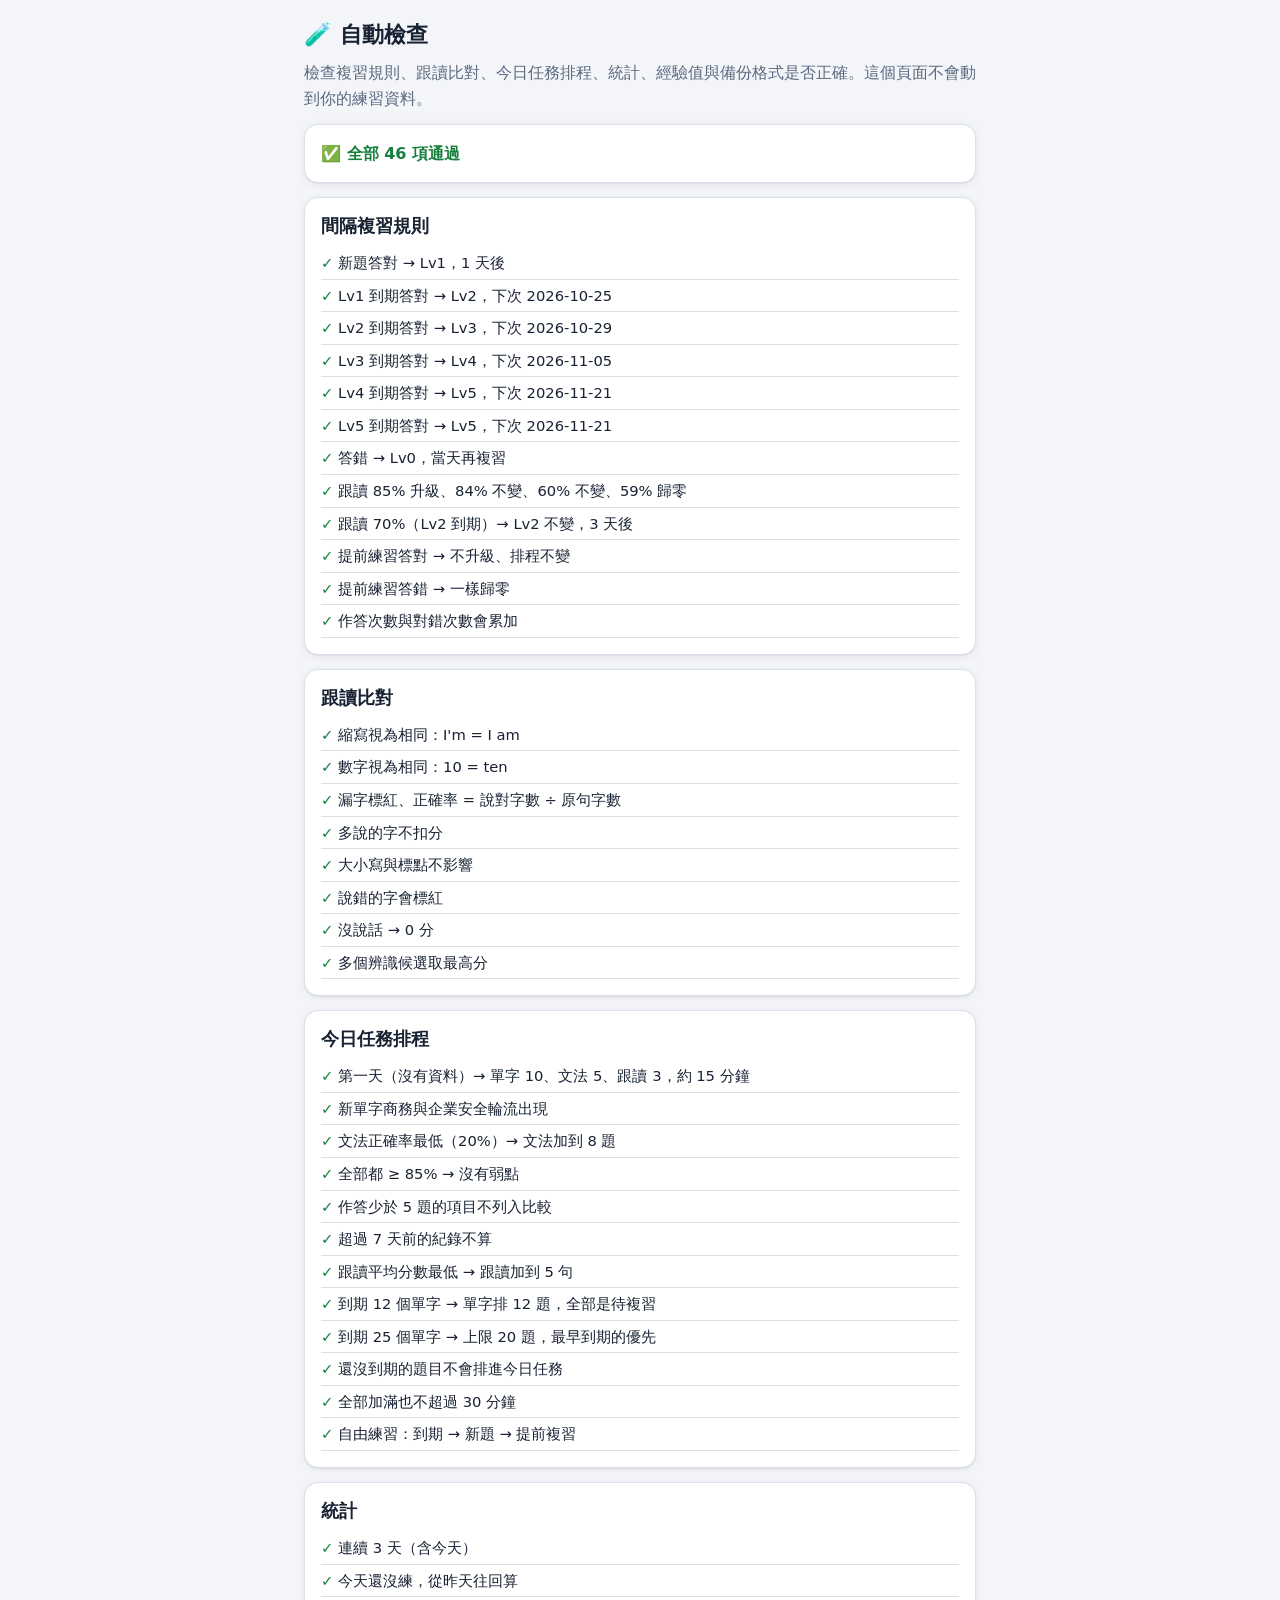
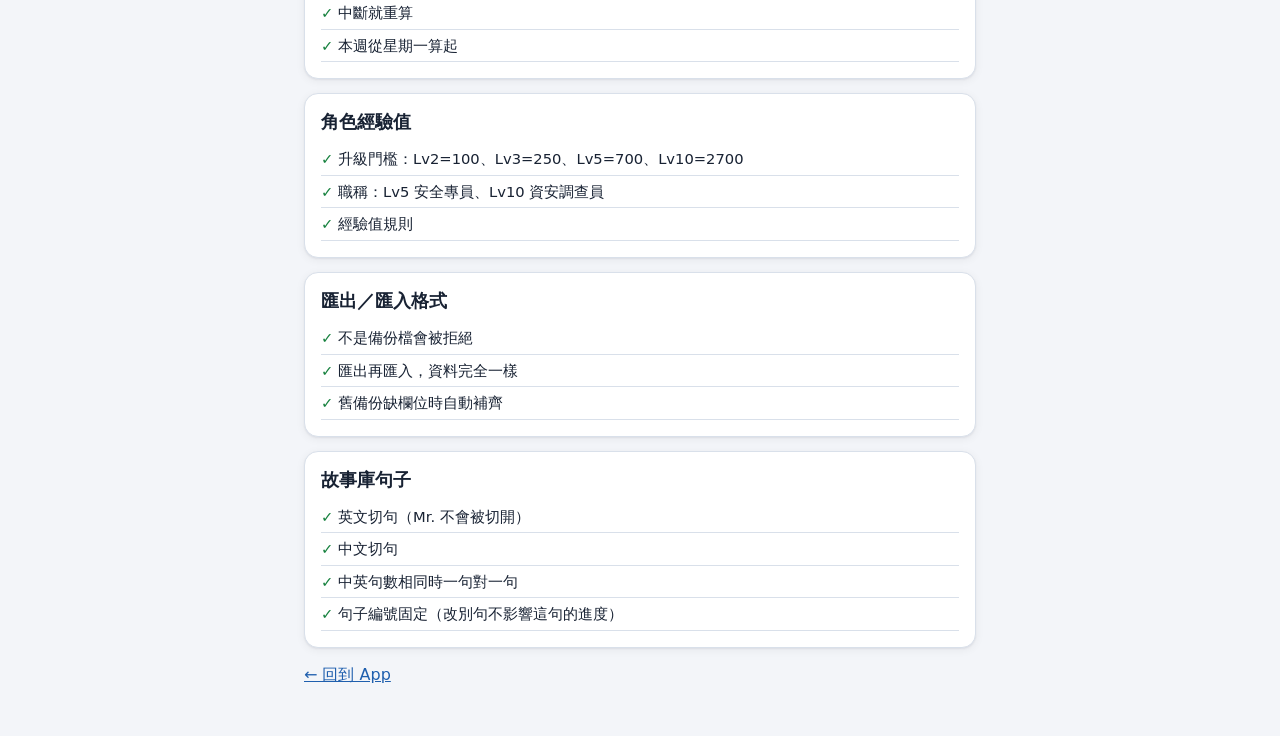
==== tests/tests.html @ 7e37326e "第一階段：英語特訓 App（多益＋面試軌道、間隔複習、角色養成） Co-Authored-By: Claude Opus 5.5 <noreply@anthropic.com>" ====
<!doctype html>
<html lang="zh-Hant">
<head>
  <meta charset="utf-8">
  <meta name="viewport" content="width=device-width, initial-scale=1">
  <title>自動檢查</title>
  <link rel="stylesheet" href="../css/style.css">
  <style>
    .t-ok { color: var(--ok); }
    .t-bad { color: var(--bad); }
    .t-row { padding: 4px 0; border-bottom: 1px solid var(--border); font-size: .92rem; }
    .t-msg { color: var(--bad); font-size: .85rem; margin-left: 1.6em; }
  </style>
</head>
<body style="padding-bottom:16px">
  <main class="container">
    <h1>🧪 自動檢查</h1>
    <p class="muted">檢查複習規則、跟讀比對、今日任務排程、統計、經驗值與備份格式是否正確。這個頁面不會動到你的練習資料。</p>
    <div id="summary" class="card">執行中……</div>
    <div id="out"></div>
    <p><a href="../index.html">← 回到 App</a></p>
  </main>
  <script type="module" src="tests.js"></script>
</body>
</html>
---- css/style.css ----
/* ===== 顏色與尺寸（淺色／深色模式各一組） ===== */
:root {
  color-scheme: light;
  --bg: #f3f5f9;
  --surface: #ffffff;
  --surface-2: #eef2f8;
  --text: #182233;
  --muted: #5b6a80;
  --border: #d9e0ea;
  --primary: #1f5fae;
  --primary-ink: #ffffff;
  --primary-soft: #e2ecfa;
  --ok: #15803d;
  --ok-soft: #dcf5e4;
  --bad: #c62828;
  --bad-soft: #fde4e4;
  --warn: #9a5800;
  --warn-soft: #fff1d6;
  --xp: #b86e00;
  --xp-soft: #fff0d1;
  --xp-bar: #f0a020;
  /* 圖表三色：單字／文法／跟讀 */
  --c-vocab: #2a78d6;
  --c-grammar: #eb6834;
  --c-shadow: #1baf7a;
  --grid: #e1e0d9;
  --axis: #c3c2b7;
  --shadow: 0 1px 2px rgba(16, 24, 40, .06), 0 2px 10px rgba(16, 24, 40, .06);
  --radius: 14px;
  --tabbar-h: 62px;
  --font: system-ui, -apple-system, "Segoe UI", "Noto Sans TC", "Microsoft JhengHei", "PingFang TC", sans-serif;
}

@media (prefers-color-scheme: dark) {
  :root {
    color-scheme: dark;
    --bg: #0f1520;
    --surface: #182131;
    --surface-2: #212c3f;
    --text: #e6ebf3;
    --muted: #9aa8bd;
    --border: #2d394e;
    --primary: #5b9dee;
    --primary-ink: #0b1220;
    --primary-soft: #1d3150;
    --ok: #4ade80;
    --ok-soft: #12351f;
    --bad: #f87171;
    --bad-soft: #3d1717;
    --warn: #fbbf24;
    --warn-soft: #3a2a0a;
    --xp: #fbbf24;
    --xp-soft: #3a2a0a;
    --xp-bar: #f5b335;
    --c-vocab: #3987e5;
    --c-grammar: #d95926;
    --c-shadow: #199e70;
    --grid: #2c2c2a;
    --axis: #383835;
    --shadow: 0 1px 2px rgba(0, 0, 0, .3), 0 2px 10px rgba(0, 0, 0, .25);
  }
}

/* ===== 基本 ===== */
* { box-sizing: border-box; }
html { -webkit-text-size-adjust: 100%; }
body {
  margin: 0;
  background: var(--bg);
  color: var(--text);
  font-family: var(--font);
  font-size: 16px;
  line-height: 1.6;
  padding-bottom: calc(var(--tabbar-h) + env(safe-area-inset-bottom, 0px) + 16px);
}
a { color: var(--primary); }
h1, h2, h3 { line-height: 1.3; margin: 0 0 .5em; }
h1 { font-size: 1.4rem; }
h2 { font-size: 1.15rem; }
h3 { font-size: 1rem; }
p { margin: 0 0 .75em; }
button, input, select, textarea { font: inherit; color: inherit; }
img, svg { max-width: 100%; }
.muted { color: var(--muted); }
.small { font-size: .875rem; }
.center { text-align: center; }
.en { font-family: var(--font); letter-spacing: .01em; }
.hidden { display: none !important; }

.container {
  max-width: 720px;
  margin: 0 auto;
  padding: 16px;
  outline: none;
}

/* ===== 頂部列 ===== */
.topbar {
  position: sticky;
  top: 0;
  z-index: 20;
  display: flex;
  align-items: center;
  justify-content: space-between;
  gap: 8px;
  padding: 10px 16px;
  padding-top: calc(10px + env(safe-area-inset-top, 0px));
  background: var(--surface);
  border-bottom: 1px solid var(--border);
}
.brand {
  font-weight: 700;
  font-size: 1.1rem;
  color: var(--text);
  text-decoration: none;
}
.topbar-right { display: flex; align-items: center; gap: 6px; }

/* ===== 底部導覽 ===== */
.tabbar {
  position: fixed;
  left: 0;
  right: 0;
  bottom: 0;
  z-index: 20;
  display: flex;
  justify-content: center;
  background: var(--surface);
  border-top: 1px solid var(--border);
  padding-bottom: env(safe-area-inset-bottom, 0px);
}
.tabbar a {
  flex: 1;
  max-width: 180px;
  height: var(--tabbar-h);
  display: flex;
  flex-direction: column;
  align-items: center;
  justify-content: center;
  gap: 2px;
  color: var(--muted);
  text-decoration: none;
  font-size: .78rem;
}
.tabbar .tab-icon { font-size: 1.3rem; line-height: 1; filter: grayscale(.6); }
.tabbar a.active { color: var(--primary); font-weight: 700; }
.tabbar a.active .tab-icon { filter: none; }

/* ===== 卡片與版面 ===== */
.card {
  background: var(--surface);
  border: 1px solid var(--border);
  border-radius: var(--radius);
  box-shadow: var(--shadow);
  padding: 16px;
  margin-bottom: 14px;
}
.card > :last-child { margin-bottom: 0; }
.card-head {
  display: flex;
  align-items: center;
  justify-content: space-between;
  gap: 8px;
  margin-bottom: 10px;
}
.card-head h2, .card-head h3 { margin: 0; }
.page-head { margin: 4px 0 14px; }
.page-head p { color: var(--muted); margin: 0; }
.row { display: flex; align-items: center; gap: 8px; flex-wrap: wrap; }
.row.between { justify-content: space-between; }
.stack > * + * { margin-top: 10px; }
.grid-2 { display: grid; grid-template-columns: 1fr 1fr; gap: 10px; }
.grid-3 { display: grid; grid-template-columns: repeat(3, 1fr); gap: 10px; }
@media (max-width: 420px) {
  .grid-3.stats { grid-template-columns: repeat(3, 1fr); gap: 6px; }
}

/* ===== 按鈕 ===== */
.btn {
  display: inline-flex;
  align-items: center;
  justify-content: center;
  gap: 6px;
  min-height: 44px;
  padding: 8px 16px;
  border-radius: 10px;
  border: 1px solid var(--border);
  background: var(--surface);
  color: var(--text);
  font-weight: 600;
  cursor: pointer;
  text-decoration: none;
  transition: transform .05s, background .15s;
  -webkit-tap-highlight-color: transparent;
}
.btn:active { transform: scale(.98); }
.btn:disabled { opacity: .5; cursor: not-allowed; }
.btn.primary { background: var(--primary); border-color: var(--primary); color: var(--primary-ink); }
.btn.ghost { background: transparent; }
.btn.danger { color: var(--bad); border-color: var(--bad); background: transparent; }
.btn.big { min-height: 52px; font-size: 1.05rem; padding: 10px 22px; }
.btn.block { display: flex; width: 100%; }
.btn.sm { min-height: 36px; padding: 4px 12px; font-size: .9rem; }
.btn:focus-visible, .opt:focus-visible, .icon-btn:focus-visible, a:focus-visible {
  outline: 3px solid var(--primary);
  outline-offset: 2px;
}
.actions { display: flex; flex-wrap: wrap; gap: 10px; margin-top: 14px; }
.actions .btn { flex: 1 1 auto; }

.icon-btn {
  display: inline-flex;
  align-items: center;
  justify-content: center;
  min-width: 40px;
  height: 40px;
  border-radius: 10px;
  border: 1px solid transparent;
  background: transparent;
  cursor: pointer;
  font-size: 1.15rem;
  text-decoration: none;
  color: var(--text);
}
.icon-btn:hover { background: var(--surface-2); }
.say {
  border: 1px solid var(--border);
  background: var(--surface-2);
  min-width: 36px;
  height: 36px;
  font-size: 1rem;
  vertical-align: middle;
}

/* ===== 小標籤 ===== */
.chip {
  display: inline-flex;
  align-items: center;
  gap: 4px;
  padding: 2px 10px;
  border-radius: 999px;
  background: var(--surface-2);
  color: var(--muted);
  font-size: .8rem;
  font-weight: 600;
  white-space: nowrap;
  text-decoration: none;
}
.chip.primary { background: var(--primary-soft); color: var(--primary); }
.chip.ok { background: var(--ok-soft); color: var(--ok); }
.chip.bad { background: var(--bad-soft); color: var(--bad); }
.chip.warn { background: var(--warn-soft); color: var(--warn); }
.xp-chip { background: var(--xp-soft); color: var(--xp); }
.xp-chip:empty { display: none; }

.level-dots { display: inline-flex; gap: 3px; vertical-align: middle; }
.level-dots i {
  width: 8px;
  height: 8px;
  border-radius: 50%;
  background: var(--border);
}
.level-dots i.on { background: var(--primary); }

/* ===== 進度條 ===== */
.bar {
  height: 10px;
  border-radius: 999px;
  background: var(--surface-2);
  overflow: hidden;
}
.bar > span {
  display: block;
  height: 100%;
  border-radius: 999px;
  background: var(--primary);
  transition: width .4s ease;
}
.bar.xp > span { background: var(--xp-bar); }
.bar.ok > span { background: var(--ok); }

/* ===== 首頁 ===== */
.hero-task .task-rows { display: grid; gap: 8px; margin: 10px 0 4px; }
.task-row {
  display: grid;
  grid-template-columns: 28px 1fr auto;
  align-items: center;
  gap: 10px;
  padding: 10px 12px;
  border-radius: 10px;
  background: var(--surface-2);
}
.task-row .ti { font-size: 1.2rem; text-align: center; }
.task-row .tl { font-weight: 600; }
.task-row .tc { font-variant-numeric: tabular-nums; color: var(--muted); font-weight: 600; }
.task-row.done .tc { color: var(--ok); }
.task-row .bar { height: 6px; margin-top: 4px; }
.note {
  padding: 10px 12px;
  border-radius: 10px;
  background: var(--primary-soft);
  color: var(--text);
  font-size: .9rem;
  margin: 10px 0 0;
}
.note.warn { background: var(--warn-soft); }
.note.ok { background: var(--ok-soft); }
.stat {
  background: var(--surface);
  border: 1px solid var(--border);
  border-radius: 12px;
  padding: 12px 8px;
  text-align: center;
  box-shadow: var(--shadow);
}
.stat .sv { font-size: 1.5rem; font-weight: 700; line-height: 1.2; }
.stat .sl { color: var(--muted); font-size: .8rem; }
.mini-hero {
  display: flex;
  align-items: center;
  gap: 12px;
  text-decoration: none;
  color: inherit;
}
.mini-hero .avatar { width: 64px; height: 64px; flex: none; }
.mini-hero .mh-body { flex: 1; min-width: 0; }
.mini-hero .mh-title { font-weight: 700; }

/* ===== 趨勢圖 ===== */
.chart-wrap { position: relative; }
.chart-wrap svg { display: block; width: 100%; height: auto; overflow: visible; }
.chart-legend { display: flex; flex-wrap: wrap; gap: 6px 14px; font-size: .85rem; color: var(--muted); margin-bottom: 6px; }
.chart-legend span { display: inline-flex; align-items: center; gap: 6px; }
.chart-legend i { width: 14px; height: 3px; border-radius: 2px; display: inline-block; }
.chart-tip {
  position: absolute;
  pointer-events: none;
  background: var(--surface);
  border: 1px solid var(--border);
  box-shadow: var(--shadow);
  border-radius: 8px;
  padding: 6px 10px;
  font-size: .8rem;
  white-space: nowrap;
  transform: translate(-50%, -100%);
  z-index: 5;
}
.chart-tip b { display: block; margin-bottom: 2px; }
.chart-tip .tr { display: flex; align-items: center; gap: 6px; }
.chart-tip .tr i { width: 8px; height: 8px; border-radius: 50%; display: inline-block; }
details.table-view { margin-top: 8px; font-size: .85rem; }
details.table-view summary { cursor: pointer; color: var(--muted); }
table.data { width: 100%; border-collapse: collapse; margin-top: 6px; font-variant-numeric: tabular-nums; }
table.data th, table.data td { padding: 4px 6px; border-bottom: 1px solid var(--border); text-align: right; }
table.data th:first-child, table.data td:first-child { text-align: left; }

/* ===== 功能入口卡片 ===== */
.hub { display: grid; gap: 12px; }
.hub-card {
  display: flex;
  align-items: center;
  gap: 14px;
  padding: 16px;
  border-radius: var(--radius);
  background: var(--surface);
  border: 1px solid var(--border);
  box-shadow: var(--shadow);
  color: inherit;
  text-decoration: none;
}
.hub-card .hi { font-size: 1.8rem; width: 44px; text-align: center; flex: none; }
.hub-card .hb { flex: 1; min-width: 0; }
.hub-card .ht { font-weight: 700; font-size: 1.05rem; }
.hub-card .hd { color: var(--muted); font-size: .88rem; }
.hub-card.locked { opacity: .55; box-shadow: none; pointer-events: none; }
.hub-card .arrow { color: var(--muted); font-size: 1.2rem; }

/* ===== 清單 ===== */
.list { list-style: none; margin: 0; padding: 0; }
.list-item {
  display: flex;
  align-items: flex-start;
  gap: 10px;
  padding: 12px 4px;
  border-bottom: 1px solid var(--border);
}
.list-item:last-child { border-bottom: none; }
.list-item .li-main { flex: 1; min-width: 0; }
.list-item .li-title { font-weight: 600; }
.list-item .li-sub { color: var(--muted); font-size: .88rem; }
.list-item .li-side { display: flex; flex-direction: column; align-items: flex-end; gap: 4px; flex: none; }
.li-main.clickable { cursor: pointer; border-radius: 8px; margin: -6px; padding: 6px; }
.li-main.clickable:hover { background: var(--surface-2); }
.attempt { display: flex; align-items: flex-start; justify-content: space-between; gap: 8px; }

.segmented {
  display: inline-flex;
  background: var(--surface-2);
  border-radius: 10px;
  padding: 3px;
  gap: 2px;
  flex-wrap: wrap;
}
.segmented button {
  border: none;
  background: transparent;
  padding: 6px 12px;
  min-height: 36px;
  border-radius: 8px;
  cursor: pointer;
  font-weight: 600;
  color: var(--muted);
}
.segmented button.on { background: var(--surface); color: var(--text); box-shadow: var(--shadow); }

/* ===== 練習 ===== */
.practice-top { display: flex; align-items: center; gap: 10px; margin-bottom: 12px; }
.practice-top .bar { flex: 1; }
.practice-top .count { font-variant-numeric: tabular-nums; color: var(--muted); font-weight: 600; font-size: .9rem; }
.qcard { padding: 20px 16px; }
.q-meta { display: flex; flex-wrap: wrap; align-items: center; gap: 6px; margin-bottom: 12px; }
.q-ask { color: var(--muted); font-size: .9rem; margin-bottom: 6px; }
.q-word { font-size: 2rem; font-weight: 700; line-height: 1.2; display: flex; align-items: center; gap: 10px; flex-wrap: wrap; }
.q-word.zh { font-size: 1.6rem; }
.q-pos { color: var(--muted); margin-bottom: 14px; }
.q-sentence { font-size: 1.15rem; line-height: 1.7; margin: 6px 0 16px; }
.q-zh { font-size: 1.3rem; font-weight: 600; line-height: 1.6; margin: 6px 0 4px; }
.blank {
  display: inline-block;
  min-width: 4.5em;
  border-bottom: 2px solid var(--text);
  text-align: center;
  font-weight: 700;
}
.blank.ok { color: var(--ok); border-color: var(--ok); }
.blank.bad { color: var(--bad); border-color: var(--bad); }
.options { display: grid; gap: 10px; }
.opt {
  display: flex;
  align-items: center;
  gap: 12px;
  width: 100%;
  min-height: 52px;
  padding: 10px 14px;
  border-radius: 12px;
  border: 2px solid var(--border);
  background: var(--surface);
  text-align: left;
  cursor: pointer;
  font-size: 1.05rem;
  -webkit-tap-highlight-color: transparent;
}
.opt:hover:not(:disabled) { border-color: var(--primary); }
.opt .key {
  flex: none;
  width: 28px;
  height: 28px;
  border-radius: 8px;
  background: var(--surface-2);
  display: inline-flex;
  align-items: center;
  justify-content: center;
  font-size: .85rem;
  font-weight: 700;
  color: var(--muted);
}
.opt:disabled { cursor: default; }
.opt.correct { border-color: var(--ok); background: var(--ok-soft); }
.opt.correct .key { background: var(--ok); color: #fff; }
.opt.wrong { border-color: var(--bad); background: var(--bad-soft); }
.opt.wrong .key { background: var(--bad); color: #fff; }
.feedback {
  margin-top: 14px;
  padding: 12px 14px;
  border-radius: 12px;
  background: var(--surface-2);
}
.feedback .fb-title { font-weight: 700; margin-bottom: 4px; }
.feedback.ok .fb-title { color: var(--ok); }
.feedback.bad .fb-title { color: var(--bad); }
.example { margin-top: 8px; }
.example .ex-en { font-weight: 500; }
.example .ex-zh { color: var(--muted); font-size: .92rem; }
.example mark { background: var(--xp-soft); color: inherit; border-radius: 3px; padding: 0 2px; }
.xp-pop {
  display: inline-block;
  color: var(--xp);
  font-weight: 700;
  animation: pop .6s ease;
}
@keyframes pop { 0% { transform: scale(.5); opacity: 0; } 60% { transform: scale(1.2); opacity: 1; } 100% { transform: scale(1); } }

/* 跟讀標色 */
.words { font-size: 1.2rem; line-height: 1.9; }
.w { padding: 1px 3px; border-radius: 4px; }
.w.ok { color: var(--ok); background: var(--ok-soft); }
.w.bad { color: var(--bad); background: var(--bad-soft); text-decoration: underline wavy; text-underline-offset: 4px; }
.w.extra { color: var(--muted); text-decoration: line-through; }
.score-big {
  font-size: 2.2rem;
  font-weight: 800;
  line-height: 1;
  font-variant-numeric: tabular-nums;
}
.score-big.ok { color: var(--ok); }
.score-big.mid { color: var(--warn); }
.score-big.bad { color: var(--bad); }
.heard {
  margin-top: 8px;
  padding: 8px 12px;
  border-radius: 10px;
  background: var(--surface-2);
  font-size: .95rem;
}
.listening {
  display: flex;
  align-items: center;
  gap: 10px;
  padding: 12px;
  border-radius: 12px;
  background: var(--bad-soft);
  color: var(--bad);
  font-weight: 600;
  margin: 12px 0;
}
.listening .dot {
  width: 12px;
  height: 12px;
  border-radius: 50%;
  background: var(--bad);
  animation: pulse 1s infinite;
}
@keyframes pulse { 0%, 100% { opacity: 1; transform: scale(1); } 50% { opacity: .35; transform: scale(.75); } }
.live-text { min-height: 2.2em; font-size: 1.1rem; color: var(--text); }
.attempts { margin-top: 12px; display: grid; gap: 8px; }
.attempt { padding: 10px 12px; border-radius: 10px; border: 1px dashed var(--border); }
.attempt .words { font-size: 1.05rem; }

/* ===== 表單 ===== */
label.field { display: block; margin-bottom: 12px; }
label.field > span { display: block; font-weight: 600; margin-bottom: 4px; font-size: .92rem; }
input[type="text"], textarea, select {
  width: 100%;
  padding: 10px 12px;
  border: 1px solid var(--border);
  border-radius: 10px;
  background: var(--surface);
  min-height: 44px;
}
textarea { min-height: 84px; resize: vertical; line-height: 1.5; }
input:focus, textarea:focus, select:focus { outline: 2px solid var(--primary); outline-offset: 0; border-color: var(--primary); }
.star-block {
  border: 1px solid var(--border);
  border-radius: 12px;
  padding: 12px;
  margin-bottom: 12px;
  background: var(--surface-2);
}
.star-block h3 { display: flex; align-items: center; gap: 8px; }
.star-letter {
  display: inline-flex;
  width: 28px;
  height: 28px;
  border-radius: 8px;
  background: var(--primary);
  color: var(--primary-ink);
  align-items: center;
  justify-content: center;
  font-weight: 800;
}
.switch-row { display: flex; align-items: center; justify-content: space-between; gap: 12px; padding: 8px 0; }
.switch-row input[type="checkbox"] { width: 22px; height: 22px; }

/* ===== 角色 ===== */
.hero-card { text-align: center; }
.hero-card .avatar { width: 160px; height: 160px; margin: 0 auto 8px; display: block; }
.rank-title { font-size: 1.3rem; font-weight: 800; }
.rank-en { color: var(--muted); font-size: .9rem; }
.lv-big { font-size: 1rem; font-weight: 700; color: var(--xp); }
.ladder { display: grid; gap: 8px; }
.ladder-step {
  display: flex;
  align-items: center;
  gap: 10px;
  padding: 8px 10px;
  border-radius: 10px;
  background: var(--surface-2);
}
.ladder-step .avatar { width: 40px; height: 40px; flex: none; }
.ladder-step.locked { opacity: .5; }
.ladder-step.current { outline: 2px solid var(--xp-bar); }
.badges { display: grid; grid-template-columns: repeat(auto-fill, minmax(100px, 1fr)); gap: 10px; }
.badge {
  text-align: center;
  padding: 10px 6px;
  border-radius: 12px;
  background: var(--surface-2);
  border: 1px solid var(--border);
}
.badge .bi { font-size: 1.8rem; line-height: 1.2; }
.badge .bn { font-weight: 700; font-size: .85rem; }
.badge .bd { color: var(--muted); font-size: .72rem; line-height: 1.35; }
.badge.locked .bi { filter: grayscale(1); opacity: .35; }
.badge.locked .bn { color: var(--muted); }
.radar svg { display: block; margin: 0 auto; width: 100%; max-width: 300px; height: auto; }

/* ===== 提示與彈出視窗 ===== */
#toast-root {
  position: fixed;
  left: 50%;
  bottom: calc(var(--tabbar-h) + env(safe-area-inset-bottom, 0px) + 12px);
  transform: translateX(-50%);
  z-index: 60;
  display: grid;
  gap: 8px;
  width: min(92vw, 420px);
}
.toast {
  background: var(--text);
  color: var(--bg);
  padding: 10px 14px;
  border-radius: 12px;
  box-shadow: var(--shadow);
  font-weight: 600;
  animation: toast-in .25s ease;
}
.toast.badge-toast { background: var(--xp-soft); color: var(--text); border: 2px solid var(--xp-bar); }
@keyframes toast-in { from { transform: translateY(10px); opacity: 0; } to { transform: none; opacity: 1; } }
.modal-overlay {
  position: fixed;
  inset: 0;
  z-index: 70;
  background: rgba(8, 12, 20, .55);
  display: flex;
  align-items: center;
  justify-content: center;
  padding: 16px;
}
.modal {
  background: var(--surface);
  border-radius: 16px;
  width: min(100%, 420px);
  max-height: 90vh;
  overflow: auto;
  padding: 20px;
  box-shadow: 0 10px 40px rgba(0, 0, 0, .3);
}
.modal h2 { margin-bottom: 8px; }
.levelup { text-align: center; }
.levelup .avatar { width: 140px; height: 140px; margin: 0 auto; display: block; animation: pop .7s ease; }
.levelup .big { font-size: 1.6rem; font-weight: 800; color: var(--xp); }
.banner {
  max-width: 720px;
  margin: 10px auto 0;
  padding: 0 16px;
}
.banner > div {
  padding: 10px 12px;
  border-radius: 10px;
  background: var(--warn-soft);
  color: var(--text);
  font-size: .9rem;
}

/* ===== 寬螢幕 ===== */
@media (min-width: 760px) {
  .container { padding: 20px 24px; }
  .hub { grid-template-columns: 1fr 1fr; }
  .options.two-col { grid-template-columns: 1fr 1fr; }
}
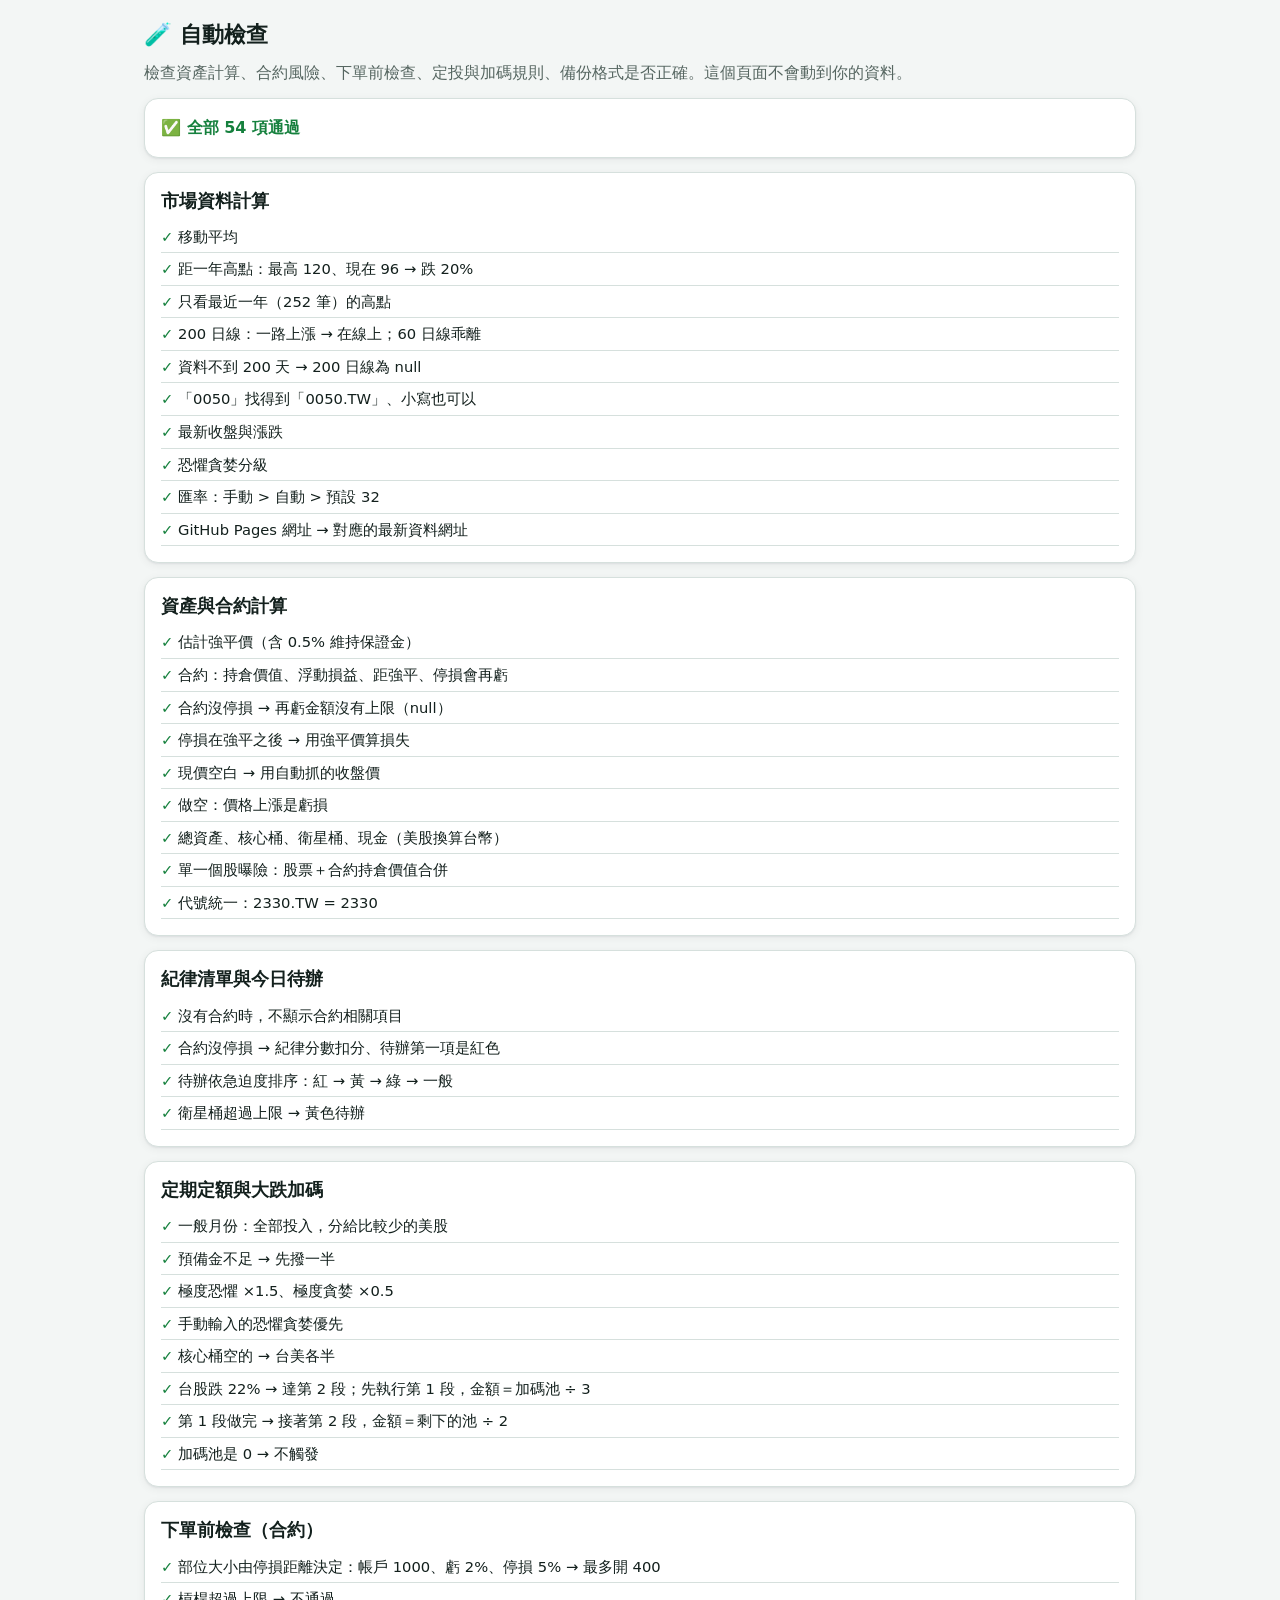
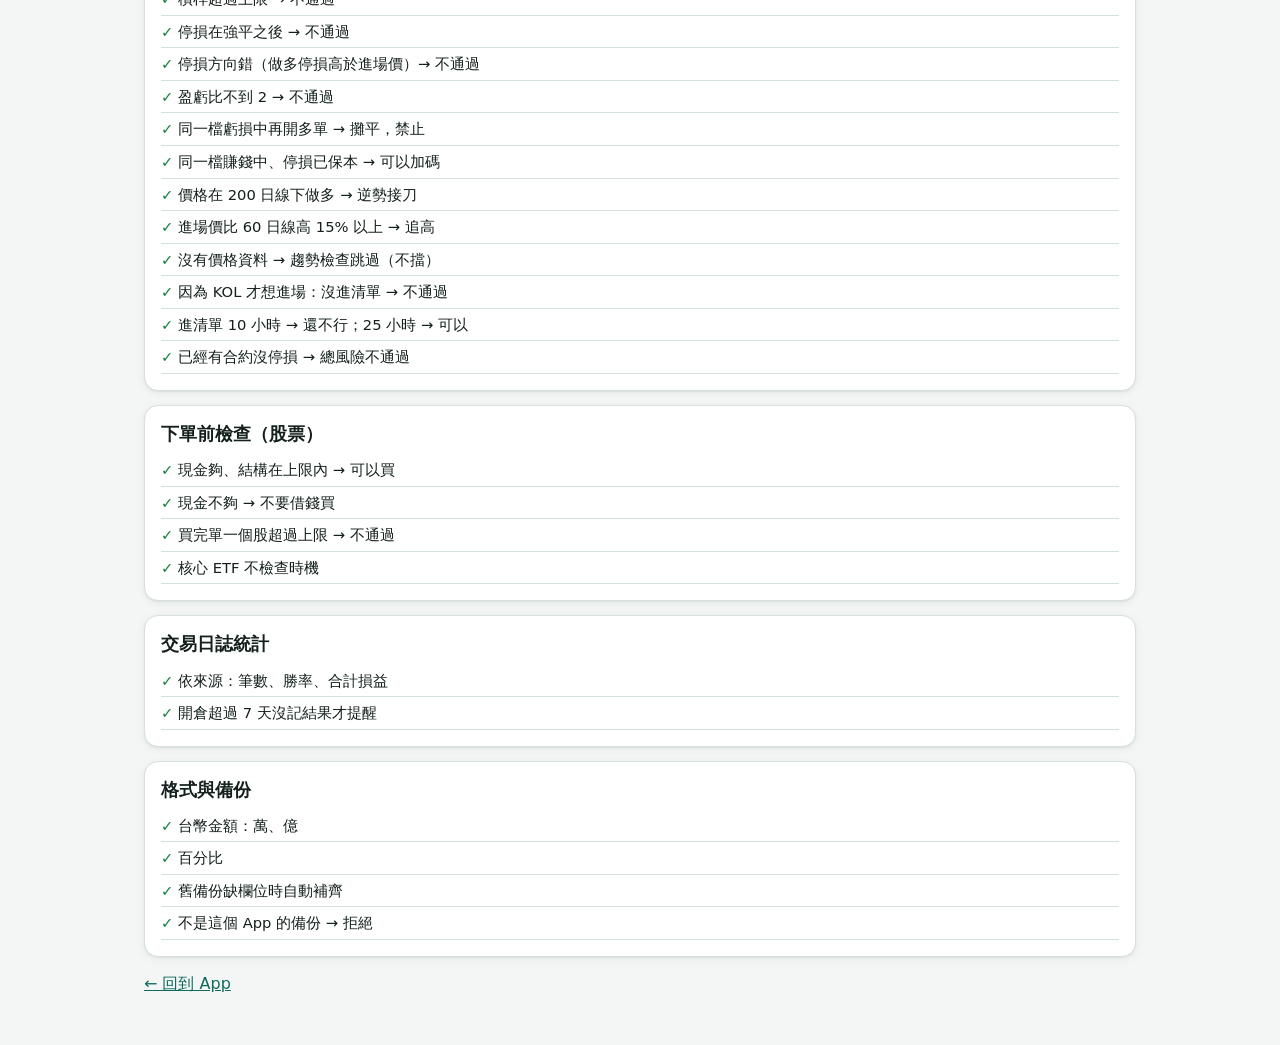
==== commit 37d1dc16: "第一版：投資儀表板（資產體檢、下單前檢查、定投與大跌加碼、交易日誌） - 持倉：帳戶現金、預備金、台股、美股、合約（只存在瀏覽器，不上傳） - 結構：核心桶／衛星桶、單一個股與產業曝險；損益平日隱藏、" ====
--- a/tests/tests.html
+++ b/tests/tests.html
@@ -3,7 +3,7 @@
 <head>
   <meta charset="utf-8">
   <meta name="viewport" content="width=device-width, initial-scale=1">
-  <title>自動檢查</title>
+  <title>自動檢查 · 投資儀表板</title>
   <link rel="stylesheet" href="../css/style.css">
   <style>
     .t-ok { color: var(--ok); }
@@ -15,7 +15,7 @@
 <body style="padding-bottom:16px">
   <main class="container">
     <h1>🧪 自動檢查</h1>
-    <p class="muted">檢查複習規則、跟讀比對、今日任務排程、統計、經驗值與備份格式是否正確。這個頁面不會動到你的練習資料。</p>
+    <p class="muted">檢查資產計算、合約風險、下單前檢查、定投與加碼規則、備份格式是否正確。這個頁面不會動到你的資料。</p>
     <div id="summary" class="card">執行中……</div>
     <div id="out"></div>
     <p><a href="../index.html">← 回到 App</a></p>
--- a/css/style.css
+++ b/css/style.css
@@ -1,30 +1,36 @@
 /* ===== 顏色與尺寸（淺色／深色模式各一組） ===== */
 :root {
   color-scheme: light;
-  --bg: #f3f5f9;
+  --bg: #f3f6f5;
   --surface: #ffffff;
-  --surface-2: #eef2f8;
-  --text: #182233;
-  --muted: #5b6a80;
-  --border: #d9e0ea;
-  --primary: #1f5fae;
+  --surface-2: #edf2f1;
+  --text: #13201d;
+  --muted: #566661;
+  --border: #d6e0dd;
+  --primary: #0f6b5e;
   --primary-ink: #ffffff;
-  --primary-soft: #e2ecfa;
+  --primary-soft: #dcefeb;
   --ok: #15803d;
   --ok-soft: #dcf5e4;
   --bad: #c62828;
   --bad-soft: #fde4e4;
   --warn: #9a5800;
   --warn-soft: #fff1d6;
-  --xp: #b86e00;
-  --xp-soft: #fff0d1;
-  --xp-bar: #f0a020;
-  /* 圖表三色：單字／文法／跟讀 */
-  --c-vocab: #2a78d6;
-  --c-grammar: #eb6834;
-  --c-shadow: #1baf7a;
-  --grid: #e1e0d9;
-  --axis: #c3c2b7;
+  /* 漲跌（台灣習慣：漲紅跌綠） */
+  --up: #c62828;
+  --down: #15803d;
+  /* 圖表：資料系列（已用色弱檢查工具驗證）與狀態色 */
+  --s1: #2a78d6;
+  --s2: #eb6834;
+  --s3: #1baf7a;
+  --st-good: #0ca30c;
+  --st-warn: #fab219;
+  --st-serious: #ec835a;
+  --st-bad: #d03b3b;
+  --spark: #9aa6a3;
+  --grid: #e3e8e6;
+  --axis: #c3cbc8;
+  --track: #e6ecea;
   --shadow: 0 1px 2px rgba(16, 24, 40, .06), 0 2px 10px rgba(16, 24, 40, .06);
   --radius: 14px;
   --tabbar-h: 62px;
@@ -34,29 +40,30 @@
 @media (prefers-color-scheme: dark) {
   :root {
     color-scheme: dark;
-    --bg: #0f1520;
-    --surface: #182131;
-    --surface-2: #212c3f;
-    --text: #e6ebf3;
-    --muted: #9aa8bd;
-    --border: #2d394e;
-    --primary: #5b9dee;
-    --primary-ink: #0b1220;
-    --primary-soft: #1d3150;
+    --bg: #0e1513;
+    --surface: #17201e;
+    --surface-2: #1f2a28;
+    --text: #e5eeeb;
+    --muted: #9bb0aa;
+    --border: #2b3936;
+    --primary: #4fc3ad;
+    --primary-ink: #06221d;
+    --primary-soft: #173a34;
     --ok: #4ade80;
     --ok-soft: #12351f;
     --bad: #f87171;
     --bad-soft: #3d1717;
     --warn: #fbbf24;
     --warn-soft: #3a2a0a;
-    --xp: #fbbf24;
-    --xp-soft: #3a2a0a;
-    --xp-bar: #f5b335;
-    --c-vocab: #3987e5;
-    --c-grammar: #d95926;
-    --c-shadow: #199e70;
-    --grid: #2c2c2a;
-    --axis: #383835;
+    --up: #f87171;
+    --down: #4ade80;
+    --s1: #3987e5;
+    --s2: #d95926;
+    --s3: #199e70;
+    --spark: #5d6c68;
+    --grid: #26302e;
+    --axis: #3a4643;
+    --track: #26312f;
     --shadow: 0 1px 2px rgba(0, 0, 0, .3), 0 2px 10px rgba(0, 0, 0, .25);
   }
 }
@@ -76,19 +83,20 @@
 a { color: var(--primary); }
 h1, h2, h3 { line-height: 1.3; margin: 0 0 .5em; }
 h1 { font-size: 1.4rem; }
-h2 { font-size: 1.15rem; }
-h3 { font-size: 1rem; }
+h2 { font-size: 1.12rem; }
+h3 { font-size: .98rem; }
 p { margin: 0 0 .75em; }
 button, input, select, textarea { font: inherit; color: inherit; }
 img, svg { max-width: 100%; }
 .muted { color: var(--muted); }
 .small { font-size: .875rem; }
 .center { text-align: center; }
-.en { font-family: var(--font); letter-spacing: .01em; }
 .hidden { display: none !important; }
+.up { color: var(--up); font-weight: 600; }
+.down { color: var(--down); font-weight: 600; }
 
 .container {
-  max-width: 720px;
+  max-width: 1040px;
   margin: 0 auto;
   padding: 16px;
   outline: none;
@@ -113,10 +121,12 @@
   font-size: 1.1rem;
   color: var(--text);
   text-decoration: none;
+  white-space: nowrap;
 }
 .topbar-right { display: flex; align-items: center; gap: 6px; }
-
-/* ===== 底部導覽 ===== */
+.topnav { display: none; }
+
+/* ===== 底部導覽（手機） ===== */
 .tabbar {
   position: fixed;
   left: 0;
@@ -129,9 +139,9 @@
   border-top: 1px solid var(--border);
   padding-bottom: env(safe-area-inset-bottom, 0px);
 }
-.tabbar a {
+.tabbar a, .tabbar button {
   flex: 1;
-  max-width: 180px;
+  max-width: 160px;
   height: var(--tabbar-h);
   display: flex;
   flex-direction: column;
@@ -141,10 +151,47 @@
   color: var(--muted);
   text-decoration: none;
   font-size: .78rem;
+  background: none;
+  border: none;
+  cursor: pointer;
 }
 .tabbar .tab-icon { font-size: 1.3rem; line-height: 1; filter: grayscale(.6); }
-.tabbar a.active { color: var(--primary); font-weight: 700; }
-.tabbar a.active .tab-icon { filter: none; }
+.tabbar .active { color: var(--primary); font-weight: 700; }
+.tabbar .active .tab-icon { filter: none; }
+
+.sheet {
+  position: fixed;
+  inset: 0;
+  z-index: 30;
+  background: rgba(8, 12, 20, .45);
+  display: flex;
+  align-items: flex-end;
+}
+.sheet[hidden] { display: none; }
+.sheet-card {
+  width: 100%;
+  background: var(--surface);
+  border-radius: 18px 18px 0 0;
+  padding: 12px 12px calc(var(--tabbar-h) + env(safe-area-inset-bottom, 0px) + 8px);
+  display: grid;
+  grid-template-columns: repeat(3, 1fr);
+  gap: 8px;
+}
+.sheet-card a {
+  display: flex;
+  flex-direction: column;
+  align-items: center;
+  gap: 4px;
+  padding: 12px 4px;
+  border-radius: 12px;
+  background: var(--surface-2);
+  color: var(--text);
+  text-decoration: none;
+  font-weight: 600;
+  font-size: .9rem;
+}
+.sheet-card a span { font-size: 1.3rem; }
+.sheet-card a.active { outline: 2px solid var(--primary); }
 
 /* ===== 卡片與版面 ===== */
 .card {
@@ -154,6 +201,7 @@
   box-shadow: var(--shadow);
   padding: 16px;
   margin-bottom: 14px;
+  min-width: 0;
 }
 .card > :last-child { margin-bottom: 0; }
 .card-head {
@@ -165,15 +213,35 @@
 }
 .card-head h2, .card-head h3 { margin: 0; }
 .page-head { margin: 4px 0 14px; }
-.page-head p { color: var(--muted); margin: 0; }
-.row { display: flex; align-items: center; gap: 8px; flex-wrap: wrap; }
+.page-head p { color: var(--muted); margin: 0; font-size: .92rem; }
+.row { display: flex; align-items: center; gap: 6px; flex-wrap: wrap; }
 .row.between { justify-content: space-between; }
-.stack > * + * { margin-top: 10px; }
 .grid-2 { display: grid; grid-template-columns: 1fr 1fr; gap: 10px; }
-.grid-3 { display: grid; grid-template-columns: repeat(3, 1fr); gap: 10px; }
-@media (max-width: 420px) {
-  .grid-3.stats { grid-template-columns: repeat(3, 1fr); gap: 6px; }
-}
+.grid-3 { display: grid; grid-template-columns: repeat(3, 1fr); gap: 8px; }
+.grid-2.wide { grid-template-columns: 1fr; gap: 0; }
+.grid-2.wide > * { min-width: 0; }
+.big-num { font-size: 2rem; font-weight: 700; line-height: 1.2; margin: 0 0 4px; }
+.big-sub { font-size: 1.05rem; font-weight: 700; }
+.note {
+  padding: 10px 12px;
+  border-radius: 10px;
+  background: var(--primary-soft);
+  color: var(--text);
+  font-size: .9rem;
+  margin: 10px 0 0;
+}
+.note.warn { background: var(--warn-soft); }
+.note.ok { background: var(--ok-soft); }
+.stat {
+  background: var(--surface-2);
+  border-radius: 12px;
+  padding: 10px 8px;
+  text-align: center;
+  min-width: 0;
+}
+.stat .sv { font-size: 1.25rem; font-weight: 700; line-height: 1.3; overflow-wrap: anywhere; }
+.stat .sl { color: var(--muted); font-size: .8rem; line-height: 1.4; }
+.sep { border: none; border-top: 1px solid var(--border); margin: 16px 0; }
 
 /* ===== 按鈕 ===== */
 .btn {
@@ -194,20 +262,18 @@
   -webkit-tap-highlight-color: transparent;
 }
 .btn:active { transform: scale(.98); }
-.btn:disabled { opacity: .5; cursor: not-allowed; }
+.btn:disabled { opacity: .45; cursor: not-allowed; }
 .btn.primary { background: var(--primary); border-color: var(--primary); color: var(--primary-ink); }
 .btn.ghost { background: transparent; }
 .btn.danger { color: var(--bad); border-color: var(--bad); background: transparent; }
-.btn.big { min-height: 52px; font-size: 1.05rem; padding: 10px 22px; }
-.btn.block { display: flex; width: 100%; }
+.btn.block { display: flex; width: 100%; margin-top: 8px; }
 .btn.sm { min-height: 36px; padding: 4px 12px; font-size: .9rem; }
-.btn:focus-visible, .opt:focus-visible, .icon-btn:focus-visible, a:focus-visible {
+.btn:focus-visible, .icon-btn:focus-visible, a:focus-visible, button:focus-visible, svg:focus-visible {
   outline: 3px solid var(--primary);
   outline-offset: 2px;
 }
 .actions { display: flex; flex-wrap: wrap; gap: 10px; margin-top: 14px; }
 .actions .btn { flex: 1 1 auto; }
-
 .icon-btn {
   display: inline-flex;
   align-items: center;
@@ -215,22 +281,12 @@
   min-width: 40px;
   height: 40px;
   border-radius: 10px;
-  border: 1px solid transparent;
   background: transparent;
-  cursor: pointer;
+  text-decoration: none;
   font-size: 1.15rem;
-  text-decoration: none;
-  color: var(--text);
 }
 .icon-btn:hover { background: var(--surface-2); }
-.say {
-  border: 1px solid var(--border);
-  background: var(--surface-2);
-  min-width: 36px;
-  height: 36px;
-  font-size: 1rem;
-  vertical-align: middle;
-}
+.icon-btn.active { background: var(--primary-soft); }
 
 /* ===== 小標籤 ===== */
 .chip {
@@ -246,92 +302,117 @@
   white-space: nowrap;
   text-decoration: none;
 }
+.chip:empty { display: none; }
 .chip.primary { background: var(--primary-soft); color: var(--primary); }
 .chip.ok { background: var(--ok-soft); color: var(--ok); }
 .chip.bad { background: var(--bad-soft); color: var(--bad); }
 .chip.warn { background: var(--warn-soft); color: var(--warn); }
-.xp-chip { background: var(--xp-soft); color: var(--xp); }
-.xp-chip:empty { display: none; }
-
-.level-dots { display: inline-flex; gap: 3px; vertical-align: middle; }
-.level-dots i {
-  width: 8px;
-  height: 8px;
-  border-radius: 50%;
-  background: var(--border);
-}
-.level-dots i.on { background: var(--primary); }
-
-/* ===== 進度條 ===== */
-.bar {
-  height: 10px;
-  border-radius: 999px;
-  background: var(--surface-2);
-  overflow: hidden;
-}
-.bar > span {
-  display: block;
-  height: 100%;
-  border-radius: 999px;
-  background: var(--primary);
-  transition: width .4s ease;
-}
-.bar.xp > span { background: var(--xp-bar); }
-.bar.ok > span { background: var(--ok); }
-
-/* ===== 首頁 ===== */
-.hero-task .task-rows { display: grid; gap: 8px; margin: 10px 0 4px; }
-.task-row {
-  display: grid;
-  grid-template-columns: 28px 1fr auto;
+
+/* ===== 今日待辦 ===== */
+.todos { display: grid; gap: 8px; }
+.todo {
+  display: flex;
   align-items: center;
   gap: 10px;
   padding: 10px 12px;
-  border-radius: 10px;
+  border-radius: 12px;
   background: var(--surface-2);
-}
-.task-row .ti { font-size: 1.2rem; text-align: center; }
-.task-row .tl { font-weight: 600; }
-.task-row .tc { font-variant-numeric: tabular-nums; color: var(--muted); font-weight: 600; }
-.task-row.done .tc { color: var(--ok); }
-.task-row .bar { height: 6px; margin-top: 4px; }
-.note {
-  padding: 10px 12px;
-  border-radius: 10px;
-  background: var(--primary-soft);
-  color: var(--text);
-  font-size: .9rem;
-  margin: 10px 0 0;
-}
-.note.warn { background: var(--warn-soft); }
-.note.ok { background: var(--ok-soft); }
-.stat {
-  background: var(--surface);
-  border: 1px solid var(--border);
-  border-radius: 12px;
-  padding: 12px 8px;
-  text-align: center;
-  box-shadow: var(--shadow);
-}
-.stat .sv { font-size: 1.5rem; font-weight: 700; line-height: 1.2; }
-.stat .sl { color: var(--muted); font-size: .8rem; }
-.mini-hero {
-  display: flex;
-  align-items: center;
-  gap: 12px;
-  text-decoration: none;
+  border-left: 4px solid var(--border);
   color: inherit;
-}
-.mini-hero .avatar { width: 64px; height: 64px; flex: none; }
-.mini-hero .mh-body { flex: 1; min-width: 0; }
-.mini-hero .mh-title { font-weight: 700; }
-
-/* ===== 趨勢圖 ===== */
+  text-decoration: none;
+}
+.todo.lv-bad { border-left-color: var(--st-bad); background: var(--bad-soft); }
+.todo.lv-warn { border-left-color: var(--st-warn); background: var(--warn-soft); }
+.todo.lv-good { border-left-color: var(--st-good); background: var(--ok-soft); }
+.todo.lv-info { border-left-color: var(--primary); }
+.todo .ti { font-size: 1.2rem; width: 26px; text-align: center; flex: none; }
+.todo .tb { flex: 1; min-width: 0; display: flex; flex-direction: column; }
+.todo .tt { font-weight: 700; }
+.todo .td { color: var(--muted); font-size: .86rem; }
+.todo .arrow { color: var(--muted); font-size: 1.2rem; }
+
+/* ===== 紀律清單 ===== */
+.discs { display: grid; }
+.disc {
+  display: grid;
+  grid-template-columns: 24px 1fr auto;
+  align-items: center;
+  gap: 8px;
+  padding: 8px 2px;
+  border-bottom: 1px solid var(--border);
+  color: inherit;
+  text-decoration: none;
+  font-size: .93rem;
+}
+.disc:last-child { border-bottom: none; }
+.disc .dk {
+  width: 22px;
+  height: 22px;
+  border-radius: 50%;
+  display: inline-flex;
+  align-items: center;
+  justify-content: center;
+  font-size: .8rem;
+  font-weight: 800;
+  color: #fff;
+}
+.disc .dk.good { background: var(--st-good); }
+.disc .dk.warn { background: var(--st-warn); color: #0b0b0b; }
+.disc .dk.bad { background: var(--st-bad); }
+.disc .dv { color: var(--muted); font-size: .85rem; text-align: right; }
+
+/* ===== 下單前檢查 ===== */
+.checks { list-style: none; margin: 10px 0 0; padding: 0; }
+.checks li { display: flex; gap: 10px; padding: 7px 0; border-bottom: 1px solid var(--border); font-size: .93rem; }
+.checks li:last-child { border-bottom: none; }
+.checks li.grp { font-weight: 700; color: var(--muted); font-size: .8rem; padding-top: 14px; border-bottom: none; }
+.checks .ck {
+  flex: none;
+  width: 22px;
+  height: 22px;
+  border-radius: 50%;
+  display: inline-flex;
+  align-items: center;
+  justify-content: center;
+  font-size: .78rem;
+  font-weight: 800;
+  color: #fff;
+  margin-top: 2px;
+}
+.checks .ok .ck { background: var(--st-good); }
+.checks .no .ck { background: var(--st-bad); }
+.checks .skip .ck { background: var(--track); color: var(--muted); }
+.checks .no b { color: var(--bad); }
+.big-seg { margin-bottom: 14px; }
+.big-seg button { min-width: 110px; }
+
+/* ===== 數字卡片 ===== */
+.tiles { display: grid; grid-template-columns: repeat(2, 1fr); gap: 8px; margin-bottom: 10px; }
+.tile { background: var(--surface-2); border-radius: 12px; padding: 10px 12px; min-width: 0; }
+.tile .tl { color: var(--muted); font-size: .82rem; }
+.tile .tv { font-size: 1.2rem; font-weight: 700; line-height: 1.3; overflow-wrap: anywhere; }
+.tile .spark { display: block; width: 100%; height: auto; max-height: 48px; margin: 4px 0; }
+.mini-list { list-style: none; margin: 10px 0 0; padding: 0; }
+.mini-list li { display: flex; justify-content: space-between; gap: 10px; padding: 5px 0; border-bottom: 1px solid var(--border); font-size: .92rem; }
+.mini-list li:last-child { border-bottom: none; }
+.mini-list li span { color: var(--muted); }
+.mini-list li b { text-align: right; font-weight: 600; }
+.rule-map { margin: 0; padding-left: 1.2em; font-size: .93rem; }
+.rule-map li { margin: 3px 0; }
+.steps { padding-left: 1.4em; margin: 0; }
+.steps li { margin-bottom: 10px; }
+
+/* ===== 圖表 ===== */
+.legend { display: flex; flex-wrap: wrap; gap: 4px 14px; font-size: .82rem; color: var(--muted); margin-bottom: 4px; }
+.legend span { display: inline-flex; align-items: center; gap: 6px; }
+.legend i { width: 14px; height: 2px; border-radius: 1px; display: inline-block; }
 .chart-wrap { position: relative; }
-.chart-wrap svg { display: block; width: 100%; height: auto; overflow: visible; }
-.chart-legend { display: flex; flex-wrap: wrap; gap: 6px 14px; font-size: .85rem; color: var(--muted); margin-bottom: 6px; }
-.chart-legend span { display: inline-flex; align-items: center; gap: 6px; }
-.chart-legend i { width: 14px; height: 3px; border-radius: 2px; display: inline-block; }
+.chart-wrap svg { display: block; width: 100%; height: auto; overflow: visible; touch-action: pan-y; }
+.chart-wrap .grid { stroke: var(--grid); stroke-width: 1; }
+.chart-wrap .axis { stroke: var(--axis); stroke-width: 1; }
+.chart-wrap .tick { fill: var(--muted); font-size: 11px; font-variant-numeric: tabular-nums; }
+.chart-wrap .cross { stroke: var(--muted); stroke-width: 1; }
+.chart-wrap .ring { stroke: var(--surface); stroke-width: 2; }
 .chart-tip {
   position: absolute;
   pointer-events: none;
@@ -342,56 +423,71 @@
   padding: 6px 10px;
   font-size: .8rem;
   white-space: nowrap;
-  transform: translate(-50%, -100%);
+  transform: translate(-50%, 0);
   z-index: 5;
 }
-.chart-tip b { display: block; margin-bottom: 2px; }
+.chart-tip .tip-date { color: var(--muted); margin-bottom: 2px; }
 .chart-tip .tr { display: flex; align-items: center; gap: 6px; }
-.chart-tip .tr i { width: 8px; height: 8px; border-radius: 50%; display: inline-block; }
+.chart-tip .tr i { width: 12px; height: 2px; display: inline-block; }
+.chart-tip .tr span { color: var(--muted); }
 details.table-view { margin-top: 8px; font-size: .85rem; }
 details.table-view summary { cursor: pointer; color: var(--muted); }
-table.data { width: 100%; border-collapse: collapse; margin-top: 6px; font-variant-numeric: tabular-nums; }
-table.data th, table.data td { padding: 4px 6px; border-bottom: 1px solid var(--border); text-align: right; }
+.table-scroll { overflow-x: auto; }
+table.data { width: 100%; border-collapse: collapse; margin-top: 6px; font-variant-numeric: tabular-nums; font-size: .9rem; }
+table.data th, table.data td { padding: 6px; border-bottom: 1px solid var(--border); text-align: right; white-space: nowrap; }
+table.data th { color: var(--muted); font-weight: 600; font-size: .82rem; }
 table.data th:first-child, table.data td:first-child { text-align: left; }
 
-/* ===== 功能入口卡片 ===== */
-.hub { display: grid; gap: 12px; }
-.hub-card {
-  display: flex;
-  align-items: center;
-  gap: 14px;
-  padding: 16px;
-  border-radius: var(--radius);
-  background: var(--surface);
+/* 堆疊橫條：片段之間 2px 空隙 */
+.stack { display: flex; gap: 2px; height: 14px; margin: 10px 0 8px; }
+.stack span { display: block; min-width: 4px; }
+.stack span:first-child { border-radius: 4px 0 0 4px; }
+.stack span:last-child { border-radius: 0 4px 4px 0; }
+.stack span:only-child { border-radius: 4px; }
+.stack-legend { display: grid; gap: 4px; font-size: .9rem; }
+.stack-legend div { display: grid; grid-template-columns: 12px auto 44px 1fr; align-items: center; gap: 8px; }
+.stack-legend i { width: 10px; height: 10px; border-radius: 2px; }
+.stack-legend b { text-align: right; font-variant-numeric: tabular-nums; }
+.stack-legend .muted { text-align: right; }
+
+/* 量表 */
+.meter { position: relative; height: 10px; border-radius: 999px; background: var(--track); margin: 6px 0; }
+.meter .fill { position: absolute; left: 0; top: 0; bottom: 0; border-radius: 999px; }
+.meter .cap, .hb-track .cap { position: absolute; top: -4px; bottom: -4px; width: 2px; background: var(--text); transform: translateX(-1px); border-radius: 1px; }
+.meter-ticks { position: relative; height: 16px; font-size: .74rem; color: var(--muted); }
+.meter-ticks span { position: absolute; transform: translateX(-50%); white-space: nowrap; }
+.meter-ticks span:first-child:last-child { transform: translateX(-50%); }
+.st-neutral { background: var(--s1); }
+.st-good { background: var(--st-good); }
+.st-warn { background: var(--st-warn); }
+.st-serious { background: var(--st-serious); }
+.st-bad { background: var(--st-bad); }
+.dd-block { margin-bottom: 14px; }
+
+/* 橫向長條 */
+.hbars { display: grid; gap: 8px; margin-bottom: 8px; }
+.hb-row { display: grid; grid-template-columns: minmax(70px, 30%) 1fr; align-items: center; gap: 10px; }
+.hb-label { font-size: .88rem; overflow: hidden; text-overflow: ellipsis; white-space: nowrap; }
+.hb-track { position: relative; height: 18px; margin-right: 112px; }
+.hb-bar { position: absolute; left: 0; top: 2px; height: 14px; border-radius: 0 4px 4px 0; background: var(--s1); min-width: 2px; }
+.hb-bar.st-bad { background: var(--st-bad); }
+.hb-val { position: absolute; top: 0; z-index: 1; margin-left: 4px; padding: 0 4px; background: var(--surface); border-radius: 4px; font-size: .8rem; white-space: nowrap; color: var(--text); font-variant-numeric: tabular-nums; }
+.cap-legend { height: 14px; }
+.cap-legend .cap-label { position: absolute; transform: translateX(-50%); font-size: .74rem; color: var(--muted); white-space: nowrap; }
+
+/* ===== 標的切換 ===== */
+.sym-pick { display: flex; gap: 6px; overflow-x: auto; padding-bottom: 6px; margin-bottom: 6px; }
+.sym-pick button {
+  flex: none;
   border: 1px solid var(--border);
-  box-shadow: var(--shadow);
-  color: inherit;
-  text-decoration: none;
-}
-.hub-card .hi { font-size: 1.8rem; width: 44px; text-align: center; flex: none; }
-.hub-card .hb { flex: 1; min-width: 0; }
-.hub-card .ht { font-weight: 700; font-size: 1.05rem; }
-.hub-card .hd { color: var(--muted); font-size: .88rem; }
-.hub-card.locked { opacity: .55; box-shadow: none; pointer-events: none; }
-.hub-card .arrow { color: var(--muted); font-size: 1.2rem; }
-
-/* ===== 清單 ===== */
-.list { list-style: none; margin: 0; padding: 0; }
-.list-item {
-  display: flex;
-  align-items: flex-start;
-  gap: 10px;
-  padding: 12px 4px;
-  border-bottom: 1px solid var(--border);
-}
-.list-item:last-child { border-bottom: none; }
-.list-item .li-main { flex: 1; min-width: 0; }
-.list-item .li-title { font-weight: 600; }
-.list-item .li-sub { color: var(--muted); font-size: .88rem; }
-.list-item .li-side { display: flex; flex-direction: column; align-items: flex-end; gap: 4px; flex: none; }
-.li-main.clickable { cursor: pointer; border-radius: 8px; margin: -6px; padding: 6px; }
-.li-main.clickable:hover { background: var(--surface-2); }
-.attempt { display: flex; align-items: flex-start; justify-content: space-between; gap: 8px; }
+  background: var(--surface);
+  border-radius: 999px;
+  padding: 4px 12px;
+  min-height: 34px;
+  font-size: .85rem;
+  cursor: pointer;
+}
+.sym-pick button.on { background: var(--primary); border-color: var(--primary); color: var(--primary-ink); }
 
 .segmented {
   display: inline-flex;
@@ -399,13 +495,12 @@
   border-radius: 10px;
   padding: 3px;
   gap: 2px;
-  flex-wrap: wrap;
 }
 .segmented button {
   border: none;
   background: transparent;
-  padding: 6px 12px;
-  min-height: 36px;
+  padding: 6px 14px;
+  min-height: 38px;
   border-radius: 8px;
   cursor: pointer;
   font-weight: 600;
@@ -413,196 +508,53 @@
 }
 .segmented button.on { background: var(--surface); color: var(--text); box-shadow: var(--shadow); }
 
-/* ===== 練習 ===== */
-.practice-top { display: flex; align-items: center; gap: 10px; margin-bottom: 12px; }
-.practice-top .bar { flex: 1; }
-.practice-top .count { font-variant-numeric: tabular-nums; color: var(--muted); font-weight: 600; font-size: .9rem; }
-.qcard { padding: 20px 16px; }
-.q-meta { display: flex; flex-wrap: wrap; align-items: center; gap: 6px; margin-bottom: 12px; }
-.q-ask { color: var(--muted); font-size: .9rem; margin-bottom: 6px; }
-.q-word { font-size: 2rem; font-weight: 700; line-height: 1.2; display: flex; align-items: center; gap: 10px; flex-wrap: wrap; }
-.q-word.zh { font-size: 1.6rem; }
-.q-pos { color: var(--muted); margin-bottom: 14px; }
-.q-sentence { font-size: 1.15rem; line-height: 1.7; margin: 6px 0 16px; }
-.q-zh { font-size: 1.3rem; font-weight: 600; line-height: 1.6; margin: 6px 0 4px; }
-.blank {
-  display: inline-block;
-  min-width: 4.5em;
-  border-bottom: 2px solid var(--text);
-  text-align: center;
-  font-weight: 700;
-}
-.blank.ok { color: var(--ok); border-color: var(--ok); }
-.blank.bad { color: var(--bad); border-color: var(--bad); }
-.options { display: grid; gap: 10px; }
-.opt {
-  display: flex;
-  align-items: center;
-  gap: 12px;
+/* ===== 清單 ===== */
+.list { list-style: none; margin: 0; padding: 0; }
+.list-item { display: flex; align-items: flex-start; gap: 10px; padding: 12px 2px; border-bottom: 1px solid var(--border); }
+.list-item:last-child { border-bottom: none; }
+.list-item .li-main { flex: 1; min-width: 0; }
+.list-item .li-title { font-weight: 600; display: flex; flex-wrap: wrap; align-items: center; gap: 6px; }
+.list-item .li-sub { color: var(--muted); font-size: .88rem; overflow-wrap: anywhere; }
+.list-item .li-side { display: flex; flex-direction: column; align-items: flex-end; gap: 6px; flex: none; }
+
+/* 可展開的持倉列 */
+.row-card { border: 1px solid var(--border); border-radius: 12px; margin-bottom: 8px; background: var(--surface-2); }
+.row-card summary { cursor: pointer; padding: 10px 12px; font-weight: 600; list-style-position: inside; }
+.row-card[open] summary { border-bottom: 1px solid var(--border); }
+.row-card .form-grid { padding: 12px 12px 0; }
+.row-card > .btn { margin: 0 12px 12px; }
+
+.lock { text-align: center; padding: 8px 0; }
+.months { display: flex; flex-wrap: wrap; gap: 6px; margin-top: 12px; }
+.months span { font-size: .8rem; padding: 2px 8px; border-radius: 999px; background: var(--surface-2); color: var(--muted); }
+.months span.on { background: var(--ok-soft); color: var(--ok); font-weight: 700; }
+.buy-lines { display: grid; gap: 6px; margin: 12px 0 4px; }
+.buy-line { display: flex; justify-content: space-between; align-items: center; gap: 10px; padding: 10px 12px; border-radius: 10px; background: var(--primary-soft); }
+.done-row { margin-top: 10px; border-top: 1px solid var(--border); padding-top: 12px; }
+
+/* ===== 表單 ===== */
+.form-grid { display: grid; grid-template-columns: 1fr 1fr; gap: 0 12px; }
+.form-grid .span-2 { grid-column: 1 / -1; }
+.field { display: block; margin-bottom: 12px; min-width: 0; }
+.field > span { display: block; font-weight: 600; margin-bottom: 4px; font-size: .9rem; }
+.field > small { display: block; margin-top: 3px; line-height: 1.4; }
+.check-field { display: flex; align-items: center; gap: 8px; padding-top: 26px; }
+.check-field input { width: 22px; height: 22px; }
+.check-field span { margin: 0; }
+.group-title { margin-top: 14px; color: var(--muted); font-size: .88rem; }
+.inline-field { margin-top: 10px; }
+input[type="text"], input[type="number"], input[type="date"], textarea, select {
   width: 100%;
-  min-height: 52px;
-  padding: 10px 14px;
-  border-radius: 12px;
-  border: 2px solid var(--border);
-  background: var(--surface);
-  text-align: left;
-  cursor: pointer;
-  font-size: 1.05rem;
-  -webkit-tap-highlight-color: transparent;
-}
-.opt:hover:not(:disabled) { border-color: var(--primary); }
-.opt .key {
-  flex: none;
-  width: 28px;
-  height: 28px;
-  border-radius: 8px;
-  background: var(--surface-2);
-  display: inline-flex;
-  align-items: center;
-  justify-content: center;
-  font-size: .85rem;
-  font-weight: 700;
-  color: var(--muted);
-}
-.opt:disabled { cursor: default; }
-.opt.correct { border-color: var(--ok); background: var(--ok-soft); }
-.opt.correct .key { background: var(--ok); color: #fff; }
-.opt.wrong { border-color: var(--bad); background: var(--bad-soft); }
-.opt.wrong .key { background: var(--bad); color: #fff; }
-.feedback {
-  margin-top: 14px;
-  padding: 12px 14px;
-  border-radius: 12px;
-  background: var(--surface-2);
-}
-.feedback .fb-title { font-weight: 700; margin-bottom: 4px; }
-.feedback.ok .fb-title { color: var(--ok); }
-.feedback.bad .fb-title { color: var(--bad); }
-.example { margin-top: 8px; }
-.example .ex-en { font-weight: 500; }
-.example .ex-zh { color: var(--muted); font-size: .92rem; }
-.example mark { background: var(--xp-soft); color: inherit; border-radius: 3px; padding: 0 2px; }
-.xp-pop {
-  display: inline-block;
-  color: var(--xp);
-  font-weight: 700;
-  animation: pop .6s ease;
-}
-@keyframes pop { 0% { transform: scale(.5); opacity: 0; } 60% { transform: scale(1.2); opacity: 1; } 100% { transform: scale(1); } }
-
-/* 跟讀標色 */
-.words { font-size: 1.2rem; line-height: 1.9; }
-.w { padding: 1px 3px; border-radius: 4px; }
-.w.ok { color: var(--ok); background: var(--ok-soft); }
-.w.bad { color: var(--bad); background: var(--bad-soft); text-decoration: underline wavy; text-underline-offset: 4px; }
-.w.extra { color: var(--muted); text-decoration: line-through; }
-.score-big {
-  font-size: 2.2rem;
-  font-weight: 800;
-  line-height: 1;
-  font-variant-numeric: tabular-nums;
-}
-.score-big.ok { color: var(--ok); }
-.score-big.mid { color: var(--warn); }
-.score-big.bad { color: var(--bad); }
-.heard {
-  margin-top: 8px;
-  padding: 8px 12px;
-  border-radius: 10px;
-  background: var(--surface-2);
-  font-size: .95rem;
-}
-.listening {
-  display: flex;
-  align-items: center;
-  gap: 10px;
-  padding: 12px;
-  border-radius: 12px;
-  background: var(--bad-soft);
-  color: var(--bad);
-  font-weight: 600;
-  margin: 12px 0;
-}
-.listening .dot {
-  width: 12px;
-  height: 12px;
-  border-radius: 50%;
-  background: var(--bad);
-  animation: pulse 1s infinite;
-}
-@keyframes pulse { 0%, 100% { opacity: 1; transform: scale(1); } 50% { opacity: .35; transform: scale(.75); } }
-.live-text { min-height: 2.2em; font-size: 1.1rem; color: var(--text); }
-.attempts { margin-top: 12px; display: grid; gap: 8px; }
-.attempt { padding: 10px 12px; border-radius: 10px; border: 1px dashed var(--border); }
-.attempt .words { font-size: 1.05rem; }
-
-/* ===== 表單 ===== */
-label.field { display: block; margin-bottom: 12px; }
-label.field > span { display: block; font-weight: 600; margin-bottom: 4px; font-size: .92rem; }
-input[type="text"], textarea, select {
-  width: 100%;
-  padding: 10px 12px;
+  padding: 9px 12px;
   border: 1px solid var(--border);
   border-radius: 10px;
   background: var(--surface);
   min-height: 44px;
 }
-textarea { min-height: 84px; resize: vertical; line-height: 1.5; }
+textarea { min-height: 64px; resize: vertical; line-height: 1.5; }
 input:focus, textarea:focus, select:focus { outline: 2px solid var(--primary); outline-offset: 0; border-color: var(--primary); }
-.star-block {
-  border: 1px solid var(--border);
-  border-radius: 12px;
-  padding: 12px;
-  margin-bottom: 12px;
-  background: var(--surface-2);
-}
-.star-block h3 { display: flex; align-items: center; gap: 8px; }
-.star-letter {
-  display: inline-flex;
-  width: 28px;
-  height: 28px;
-  border-radius: 8px;
-  background: var(--primary);
-  color: var(--primary-ink);
-  align-items: center;
-  justify-content: center;
-  font-weight: 800;
-}
-.switch-row { display: flex; align-items: center; justify-content: space-between; gap: 12px; padding: 8px 0; }
-.switch-row input[type="checkbox"] { width: 22px; height: 22px; }
-
-/* ===== 角色 ===== */
-.hero-card { text-align: center; }
-.hero-card .avatar { width: 160px; height: 160px; margin: 0 auto 8px; display: block; }
-.rank-title { font-size: 1.3rem; font-weight: 800; }
-.rank-en { color: var(--muted); font-size: .9rem; }
-.lv-big { font-size: 1rem; font-weight: 700; color: var(--xp); }
-.ladder { display: grid; gap: 8px; }
-.ladder-step {
-  display: flex;
-  align-items: center;
-  gap: 10px;
-  padding: 8px 10px;
-  border-radius: 10px;
-  background: var(--surface-2);
-}
-.ladder-step .avatar { width: 40px; height: 40px; flex: none; }
-.ladder-step.locked { opacity: .5; }
-.ladder-step.current { outline: 2px solid var(--xp-bar); }
-.badges { display: grid; grid-template-columns: repeat(auto-fill, minmax(100px, 1fr)); gap: 10px; }
-.badge {
-  text-align: center;
-  padding: 10px 6px;
-  border-radius: 12px;
-  background: var(--surface-2);
-  border: 1px solid var(--border);
-}
-.badge .bi { font-size: 1.8rem; line-height: 1.2; }
-.badge .bn { font-weight: 700; font-size: .85rem; }
-.badge .bd { color: var(--muted); font-size: .72rem; line-height: 1.35; }
-.badge.locked .bi { filter: grayscale(1); opacity: .35; }
-.badge.locked .bn { color: var(--muted); }
-.radar svg { display: block; margin: 0 auto; width: 100%; max-width: 300px; height: auto; }
+.switch-row { display: flex; align-items: center; justify-content: space-between; gap: 12px; padding: 8px 0; cursor: pointer; }
+.switch-row input[type="checkbox"] { width: 24px; height: 24px; flex: none; }
 
 /* ===== 提示與彈出視窗 ===== */
 #toast-root {
@@ -624,7 +576,6 @@
   font-weight: 600;
   animation: toast-in .25s ease;
 }
-.toast.badge-toast { background: var(--xp-soft); color: var(--text); border: 2px solid var(--xp-bar); }
 @keyframes toast-in { from { transform: translateY(10px); opacity: 0; } to { transform: none; opacity: 1; } }
 .modal-overlay {
   position: fixed;
@@ -639,32 +590,41 @@
 .modal {
   background: var(--surface);
   border-radius: 16px;
-  width: min(100%, 420px);
+  width: min(100%, 440px);
   max-height: 90vh;
   overflow: auto;
   padding: 20px;
   box-shadow: 0 10px 40px rgba(0, 0, 0, .3);
 }
-.modal h2 { margin-bottom: 8px; }
-.levelup { text-align: center; }
-.levelup .avatar { width: 140px; height: 140px; margin: 0 auto; display: block; animation: pop .7s ease; }
-.levelup .big { font-size: 1.6rem; font-weight: 800; color: var(--xp); }
-.banner {
-  max-width: 720px;
-  margin: 10px auto 0;
-  padding: 0 16px;
-}
-.banner > div {
-  padding: 10px 12px;
-  border-radius: 10px;
-  background: var(--warn-soft);
-  color: var(--text);
-  font-size: .9rem;
-}
-
-/* ===== 寬螢幕 ===== */
-@media (min-width: 760px) {
+.banner { max-width: 1040px; margin: 10px auto 0; padding: 0 16px; }
+.banner > div { padding: 10px 12px; border-radius: 10px; background: var(--warn-soft); font-size: .9rem; }
+
+/* ===== 手機窄螢幕 ===== */
+@media (max-width: 420px) {
+  .form-grid { grid-template-columns: 1fr; }
+  .big-num { font-size: 1.7rem; }
+  .stat .sv { font-size: 1.05rem; }
+  .hb-track { margin-right: 96px; }
+}
+
+/* ===== 寬螢幕：上方導覽、兩欄 ===== */
+@media (min-width: 900px) {
+  body { padding-bottom: 24px; }
+  .tabbar, .sheet { display: none !important; }
+  .topnav { display: flex; gap: 2px; flex: 1; justify-content: center; }
+  .topnav a {
+    padding: 6px 12px;
+    border-radius: 8px;
+    color: var(--muted);
+    text-decoration: none;
+    font-weight: 600;
+    font-size: .95rem;
+  }
+  .topnav a:hover { background: var(--surface-2); }
+  .topnav a.active { background: var(--primary-soft); color: var(--primary); }
+  #toast-root { bottom: 24px; }
   .container { padding: 20px 24px; }
-  .hub { grid-template-columns: 1fr 1fr; }
-  .options.two-col { grid-template-columns: 1fr 1fr; }
-}
+  .grid-2.wide { grid-template-columns: 1fr 1fr; gap: 14px; align-items: start; }
+  .tiles { grid-template-columns: repeat(3, 1fr); }
+  .card .tiles:has(> .tile:nth-child(4):last-child) { grid-template-columns: repeat(4, 1fr); }
+}
